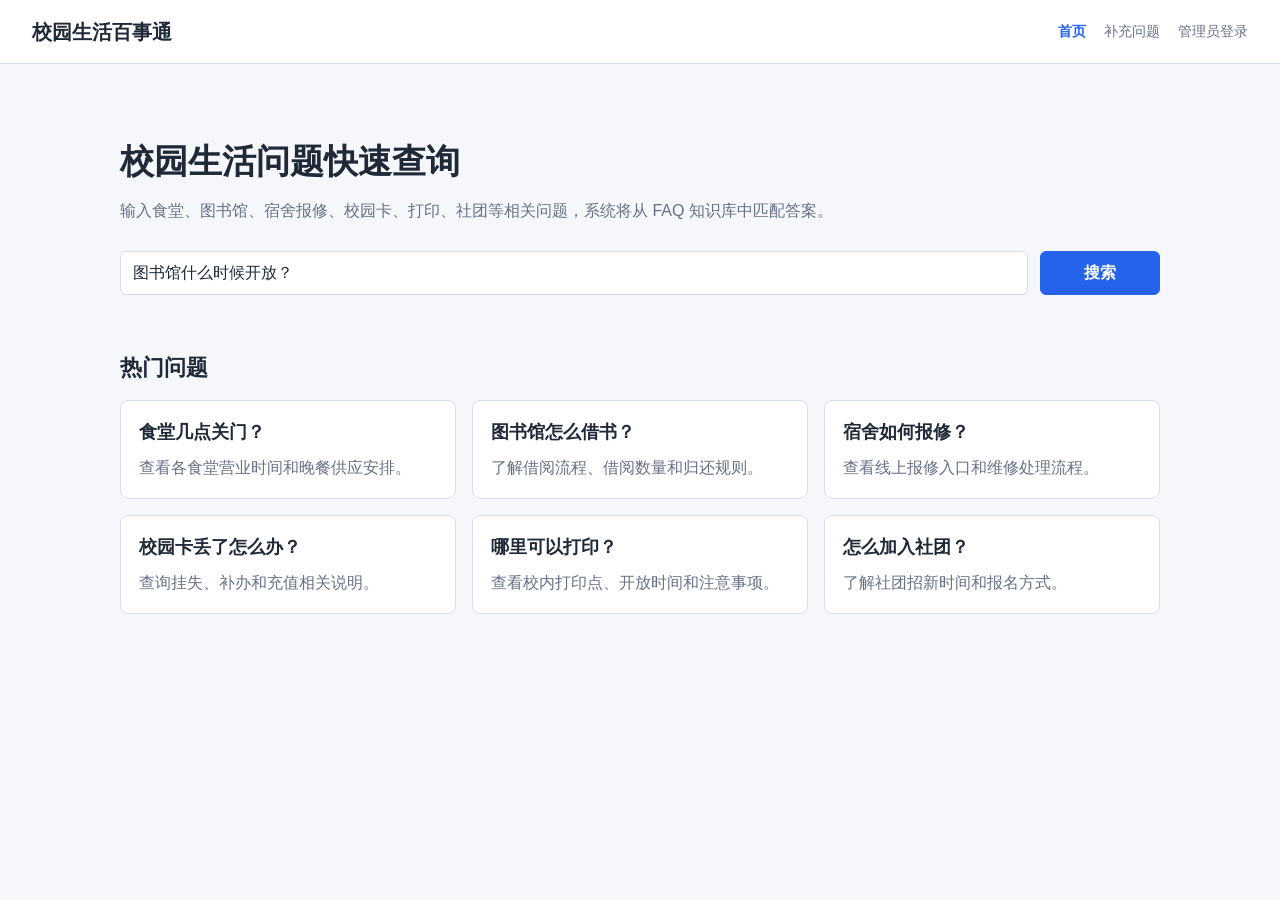
==== frontend/index.html @ d2b1c789 "first week project" ====
<!doctype html>
<html lang="zh-CN">
<head>
  <meta charset="utf-8">
  <meta name="viewport" content="width=device-width, initial-scale=1">
  <title>校园生活百事通</title>
  <link rel="stylesheet" href="styles.css">
</head>
<body>
  <header class="topbar">
    <a class="brand" href="index.html">校园生活百事通</a>
    <nav class="nav">
      <a class="active" href="index.html">首页</a>
      <a href="contribute.html">补充问题</a>
      <a href="login.html">管理员登录</a>
    </nav>
  </header>

  <main class="container">
    <section class="hero">
      <h1>校园生活问题快速查询</h1>
      <p>输入食堂、图书馆、宿舍报修、校园卡、打印、社团等相关问题，系统将从 FAQ 知识库中匹配答案。</p>
      <form class="search-box" action="result.html">
        <input class="input" name="q" placeholder="请输入你想查询的校园生活问题" value="图书馆什么时候开放？">
        <button class="button" type="submit">搜索</button>
      </form>
    </section>

    <h2 class="section-title">热门问题</h2>
    <section class="grid">
      <a class="card" href="result.html?q=食堂几点关门">
        <h3>食堂几点关门？</h3>
        <p>查看各食堂营业时间和晚餐供应安排。</p>
      </a>
      <a class="card" href="result.html?q=图书馆怎么借书">
        <h3>图书馆怎么借书？</h3>
        <p>了解借阅流程、借阅数量和归还规则。</p>
      </a>
      <a class="card" href="result.html?q=宿舍如何报修">
        <h3>宿舍如何报修？</h3>
        <p>查看线上报修入口和维修处理流程。</p>
      </a>
      <a class="card" href="result.html?q=校园卡丢了怎么办">
        <h3>校园卡丢了怎么办？</h3>
        <p>查询挂失、补办和充值相关说明。</p>
      </a>
      <a class="card" href="result.html?q=哪里可以打印">
        <h3>哪里可以打印？</h3>
        <p>查看校内打印点、开放时间和注意事项。</p>
      </a>
      <a class="card" href="result.html?q=怎么加入社团">
        <h3>怎么加入社团？</h3>
        <p>了解社团招新时间和报名方式。</p>
      </a>
    </section>
  </main>
</body>
</html>
---- frontend/styles.css ----
:root {
  --bg: #f5f7fb;
  --panel: #ffffff;
  --text: #1f2937;
  --muted: #667085;
  --line: #d8dee9;
  --primary: #2563eb;
  --primary-dark: #1d4ed8;
  --accent: #0f766e;
  --warning: #b45309;
  --danger: #b91c1c;
}

* {
  box-sizing: border-box;
}

body {
  margin: 0;
  background: var(--bg);
  color: var(--text);
  font-family: "Microsoft YaHei", "Segoe UI", Arial, sans-serif;
  line-height: 1.5;
}

a {
  color: inherit;
  text-decoration: none;
}

.topbar {
  display: flex;
  align-items: center;
  justify-content: space-between;
  min-height: 64px;
  padding: 0 32px;
  background: var(--panel);
  border-bottom: 1px solid var(--line);
}

.brand {
  font-size: 20px;
  font-weight: 700;
}

.nav {
  display: flex;
  gap: 18px;
  color: var(--muted);
  font-size: 14px;
}

.nav a.active {
  color: var(--primary);
  font-weight: 600;
}

.container {
  max-width: 1080px;
  margin: 0 auto;
  padding: 32px 20px 48px;
}

.hero {
  padding: 40px 0 24px;
}

.hero h1 {
  margin: 0 0 12px;
  font-size: 34px;
  letter-spacing: 0;
}

.hero p {
  max-width: 760px;
  margin: 0;
  color: var(--muted);
}

.search-box {
  display: grid;
  grid-template-columns: 1fr 120px;
  gap: 12px;
  margin-top: 28px;
}

.input,
.textarea,
.select {
  width: 100%;
  border: 1px solid var(--line);
  border-radius: 6px;
  background: #fff;
  color: var(--text);
  font: inherit;
}

.input,
.select {
  height: 44px;
  padding: 0 12px;
}

.textarea {
  min-height: 132px;
  padding: 10px 12px;
  resize: vertical;
}

.button {
  display: inline-flex;
  align-items: center;
  justify-content: center;
  height: 44px;
  padding: 0 18px;
  border: 1px solid var(--primary);
  border-radius: 6px;
  background: var(--primary);
  color: #fff;
  font: inherit;
  font-weight: 600;
  cursor: pointer;
}

.button:hover {
  background: var(--primary-dark);
}

.button.secondary {
  background: #fff;
  color: var(--primary);
}

.button.danger {
  border-color: var(--danger);
  background: var(--danger);
}

.grid {
  display: grid;
  grid-template-columns: repeat(3, minmax(0, 1fr));
  gap: 16px;
}

.card,
.panel {
  background: var(--panel);
  border: 1px solid var(--line);
  border-radius: 8px;
}

.card {
  padding: 18px;
}

.card h3,
.panel h2 {
  margin: 0 0 10px;
  font-size: 18px;
}

.card p,
.panel p {
  margin: 0;
  color: var(--muted);
}

.panel {
  padding: 22px;
  margin-bottom: 20px;
}

.section-title {
  margin: 32px 0 16px;
  font-size: 22px;
}

.form {
  display: grid;
  gap: 16px;
}

.form-row {
  display: grid;
  gap: 8px;
}

.form-row label {
  font-weight: 600;
}

.result-meta {
  display: flex;
  flex-wrap: wrap;
  gap: 10px;
  margin-top: 16px;
}

.tag {
  display: inline-flex;
  align-items: center;
  min-height: 28px;
  padding: 0 10px;
  border-radius: 999px;
  background: #eef2ff;
  color: #3730a3;
  font-size: 13px;
}

.tag.green {
  background: #ecfdf3;
  color: var(--accent);
}

.tag.orange {
  background: #fff7ed;
  color: var(--warning);
}

.table {
  width: 100%;
  border-collapse: collapse;
  font-size: 14px;
}

.table th,
.table td {
  padding: 12px 10px;
  border-bottom: 1px solid var(--line);
  text-align: left;
  vertical-align: top;
}

.table th {
  color: var(--muted);
  font-weight: 600;
}

.toolbar {
  display: flex;
  align-items: center;
  justify-content: space-between;
  gap: 12px;
  margin-bottom: 16px;
}

.actions {
  display: flex;
  gap: 8px;
}

.small-button {
  min-height: 32px;
  padding: 0 10px;
  border: 1px solid var(--line);
  border-radius: 6px;
  background: #fff;
  color: var(--text);
  cursor: pointer;
}

.small-button.primary {
  border-color: var(--primary);
  color: var(--primary);
}

.small-button.danger {
  border-color: var(--danger);
  color: var(--danger);
}

.notice {
  padding: 12px 14px;
  border: 1px solid #bfdbfe;
  border-radius: 6px;
  background: #eff6ff;
  color: #1e40af;
}

@media (max-width: 760px) {
  .topbar {
    align-items: flex-start;
    flex-direction: column;
    gap: 10px;
    padding: 16px 20px;
  }

  .nav {
    flex-wrap: wrap;
  }

  .search-box,
  .grid,
  .toolbar {
    grid-template-columns: 1fr;
  }

  .toolbar {
    display: grid;
  }

  .hero h1 {
    font-size: 28px;
  }
}
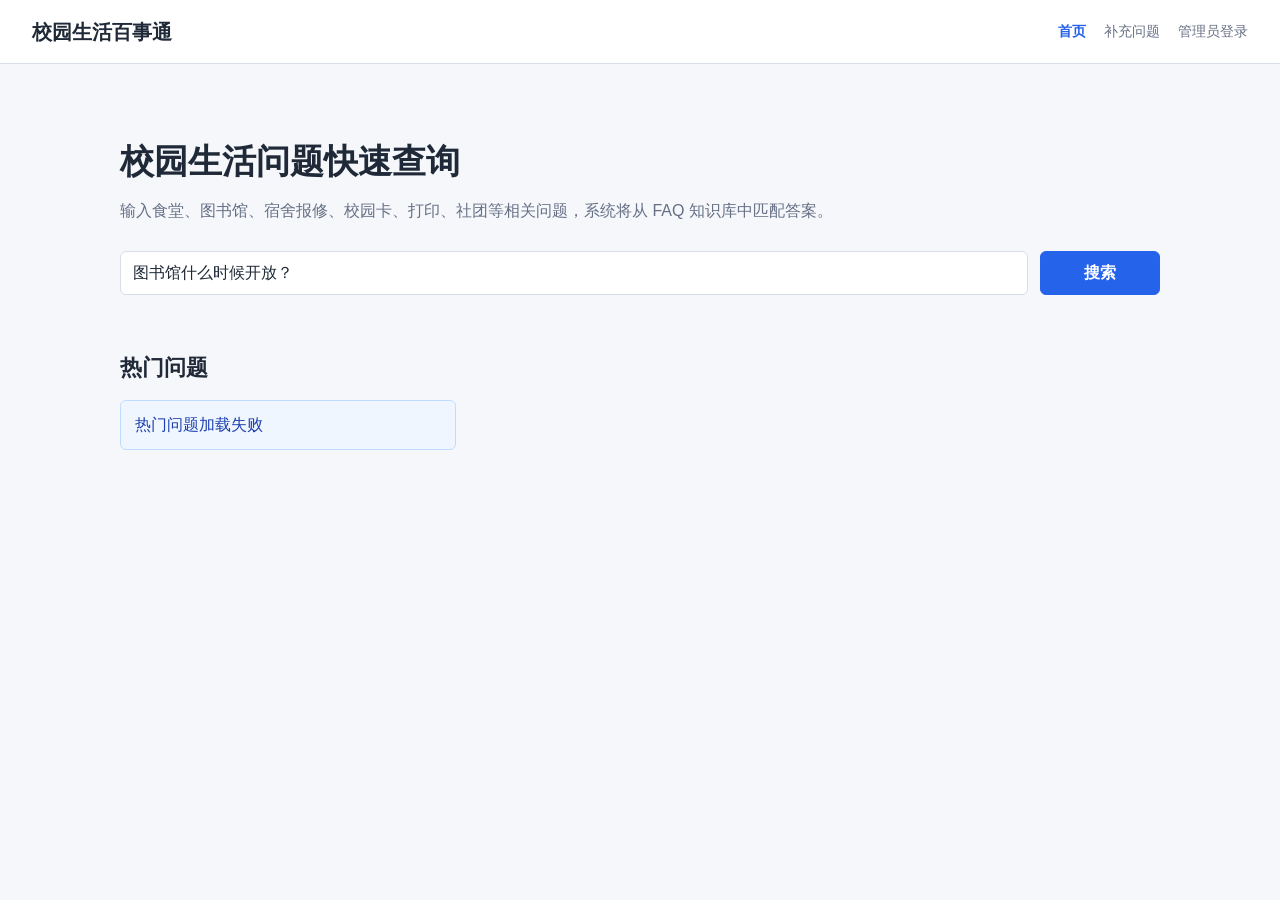
==== commit 8500395f: "week3 backend admin functions" ====
--- a/frontend/index.html
+++ b/frontend/index.html
@@ -27,7 +27,7 @@
     </section>
 
     <h2 class="section-title">热门问题</h2>
-    <section class="grid">
+    <section class="grid" id="hotQuestionGrid">
       <a class="card" href="result.html?q=食堂几点关门">
         <h3>食堂几点关门？</h3>
         <p>查看各食堂营业时间和晚餐供应安排。</p>
@@ -54,6 +54,51 @@
       </a>
     </section>
   </main>
+
+  <script>
+    const hotQuestionGrid = document.getElementById("hotQuestionGrid");
+
+    loadHotQuestions();
+
+    async function loadHotQuestions() {
+      try {
+        const response = await fetch("/api/qa/hot");
+        if (!response.ok) {
+          throw new Error(`HTTP ${response.status}`);
+        }
+
+        const result = await response.json();
+        const hotQuestions = Array.isArray(result) ? result : (result.data || []);
+        if (!Array.isArray(hotQuestions) || hotQuestions.length === 0) {
+          hotQuestionGrid.innerHTML = '<div class="notice">暂无热门问题数据</div>';
+          return;
+        }
+
+        hotQuestionGrid.innerHTML = hotQuestions.map(renderHotQuestion).join("");
+      } catch (error) {
+        hotQuestionGrid.innerHTML = '<div class="notice">热门问题加载失败</div>';
+      }
+    }
+
+    function renderHotQuestion(faq) {
+      const question = faq.question || "";
+      const answer = faq.answer || "点击查看问题答案。";
+      return `
+        <a class="card" href="result.html?q=${encodeURIComponent(question)}">
+          <h3>${escapeHtml(question)}</h3>
+          <p>${escapeHtml(answer)}</p>
+        </a>
+      `;
+    }
+
+    function escapeHtml(value) {
+      return String(value)
+        .replaceAll("&", "&amp;")
+        .replaceAll("<", "&lt;")
+        .replaceAll(">", "&gt;")
+        .replaceAll('"', "&quot;")
+        .replaceAll("'", "&#039;");
+    }
+  </script>
 </body>
 </html>
-
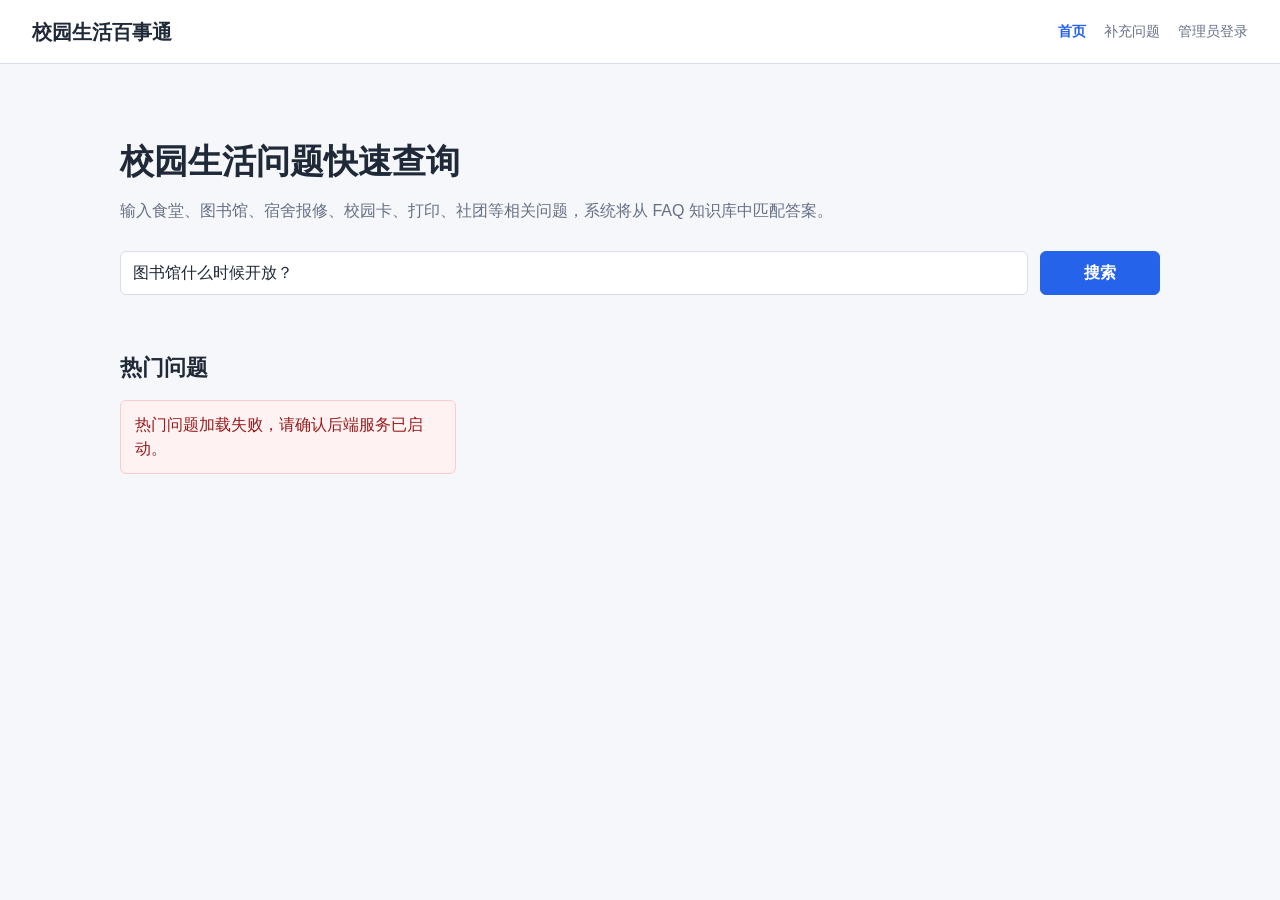
==== commit 2d4f5e0c: "week4 add frontend notes" ====
--- a/frontend/index.html
+++ b/frontend/index.html
@@ -20,10 +20,11 @@
     <section class="hero">
       <h1>校园生活问题快速查询</h1>
       <p>输入食堂、图书馆、宿舍报修、校园卡、打印、社团等相关问题，系统将从 FAQ 知识库中匹配答案。</p>
-      <form class="search-box" action="result.html">
-        <input class="input" name="q" placeholder="请输入你想查询的校园生活问题" value="图书馆什么时候开放？">
-        <button class="button" type="submit">搜索</button>
+      <form class="search-box" id="searchForm" action="result.html">
+        <input class="input" id="searchInput" name="q" placeholder="请输入你想查询的校园生活问题" value="图书馆什么时候开放？">
+        <button class="button" id="searchButton" type="submit">搜索</button>
       </form>
+      <div class="notice" id="searchMessage" style="display: none; margin-top: 12px;"></div>
     </section>
 
     <h2 class="section-title">热门问题</h2>
@@ -56,11 +57,31 @@
   </main>
 
   <script>
+    const searchForm = document.getElementById("searchForm");
+    const searchInput = document.getElementById("searchInput");
+    const searchButton = document.getElementById("searchButton");
+    const searchMessage = document.getElementById("searchMessage");
     const hotQuestionGrid = document.getElementById("hotQuestionGrid");
+
+    searchForm.addEventListener("submit", (event) => {
+      event.preventDefault();
+      const keyword = searchInput.value.trim();
+      if (!keyword) {
+        showSearchMessage("请输入要查询的问题。", "error");
+        searchInput.focus();
+        return;
+      }
+
+      searchButton.disabled = true;
+      searchButton.textContent = "搜索中...";
+      showSearchMessage("正在进入查询结果页...", "success");
+      window.location.href = `result.html?q=${encodeURIComponent(keyword)}`;
+    });
 
     loadHotQuestions();
 
     async function loadHotQuestions() {
+      hotQuestionGrid.innerHTML = '<div class="notice">热门问题加载中...</div>';
       try {
         const response = await fetch("/api/qa/hot");
         if (!response.ok) {
@@ -76,7 +97,7 @@
 
         hotQuestionGrid.innerHTML = hotQuestions.map(renderHotQuestion).join("");
       } catch (error) {
-        hotQuestionGrid.innerHTML = '<div class="notice">热门问题加载失败</div>';
+        hotQuestionGrid.innerHTML = '<div class="notice error">热门问题加载失败，请确认后端服务已启动。</div>';
       }
     }
 
@@ -99,6 +120,12 @@
         .replaceAll('"', "&quot;")
         .replaceAll("'", "&#039;");
     }
+
+    function showSearchMessage(message, type) {
+      searchMessage.textContent = message;
+      searchMessage.className = `notice ${type || ""}`;
+      searchMessage.style.display = "block";
+    }
   </script>
 </body>
 </html>
--- a/frontend/styles.css
+++ b/frontend/styles.css
@@ -126,9 +126,23 @@
   background: var(--primary-dark);
 }
 
+.button:disabled,
+.small-button:disabled {
+  opacity: 0.62;
+  cursor: not-allowed;
+}
+
+.button:disabled:hover {
+  background: var(--primary);
+}
+
 .button.secondary {
   background: #fff;
   color: var(--primary);
+}
+
+.button.secondary:disabled:hover {
+  background: #fff;
 }
 
 .button.danger {
@@ -277,6 +291,18 @@
   color: #1e40af;
 }
 
+.notice.success {
+  border-color: #bbf7d0;
+  background: #f0fdf4;
+  color: #166534;
+}
+
+.notice.error {
+  border-color: #fecaca;
+  background: #fef2f2;
+  color: #991b1b;
+}
+
 @media (max-width: 760px) {
   .topbar {
     align-items: flex-start;
@@ -303,4 +329,3 @@
     font-size: 28px;
   }
 }
-
